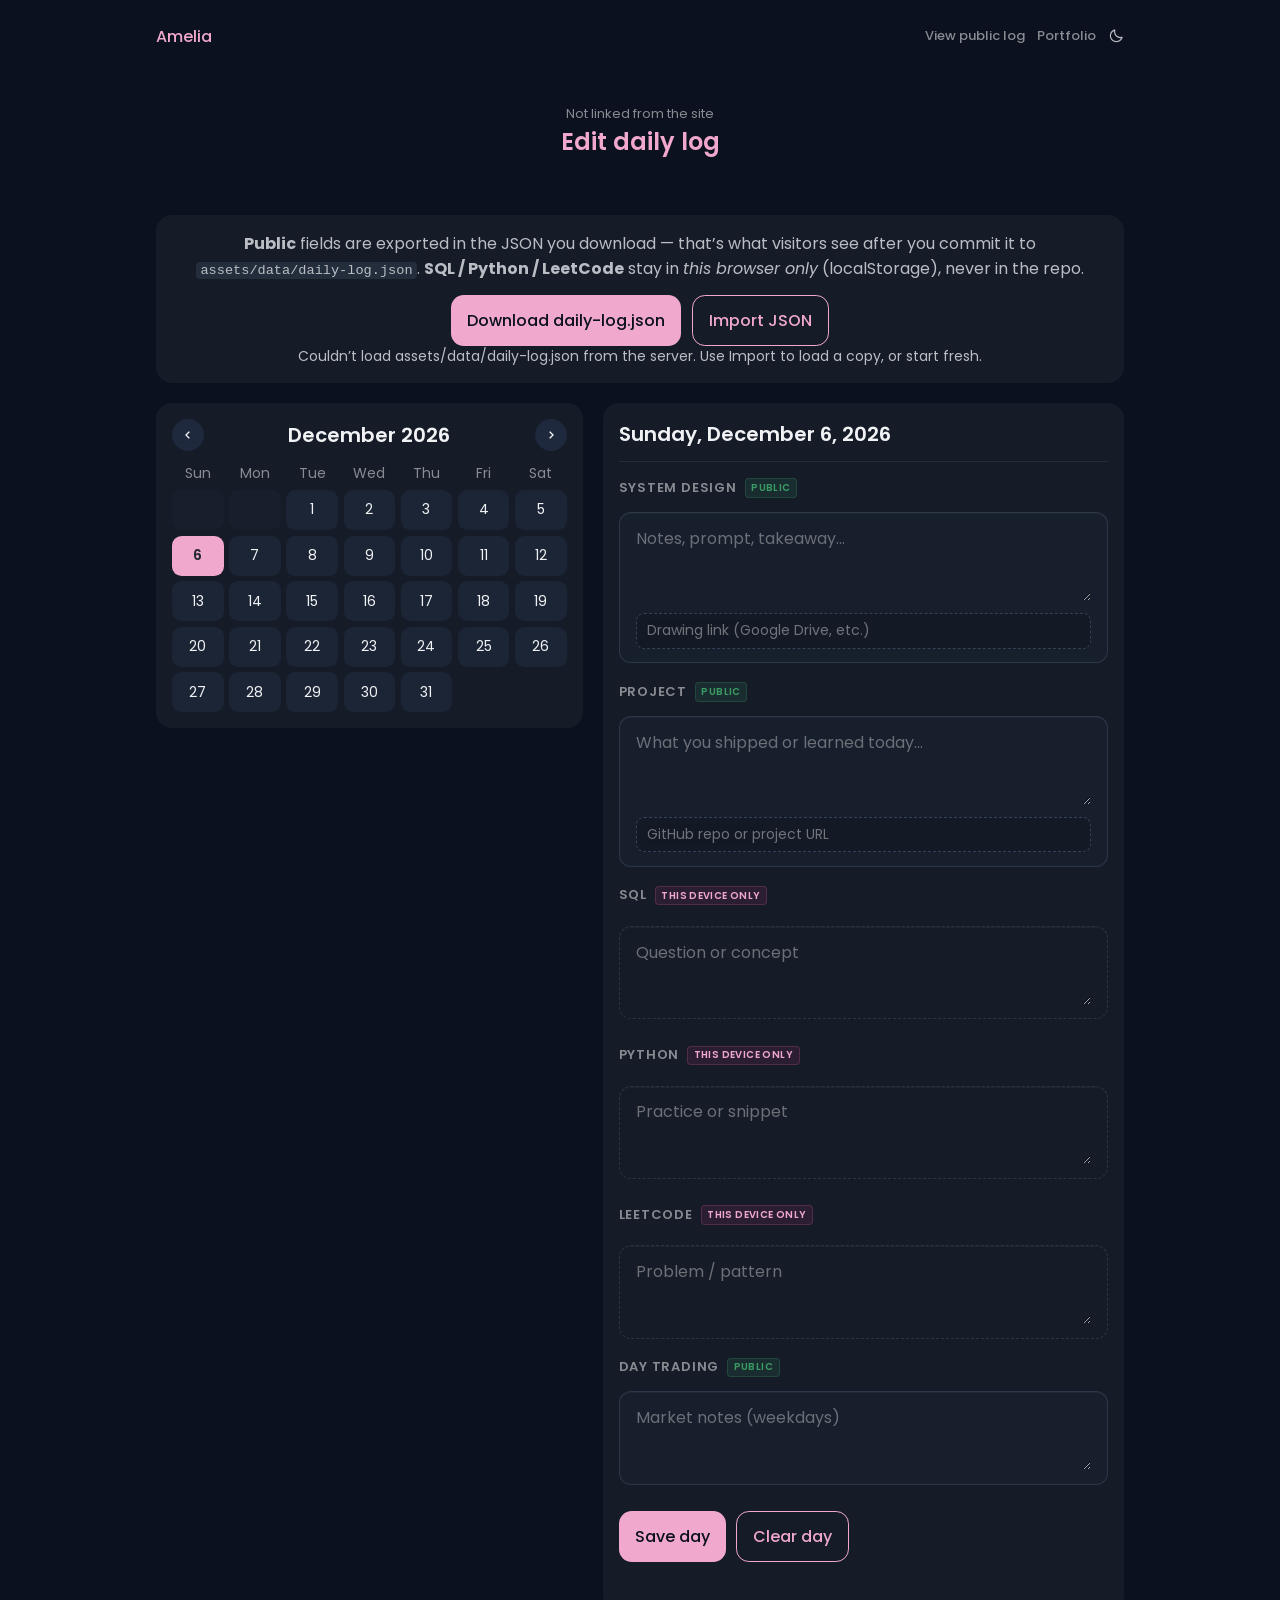
==== daily-log-edit.html @ 8a274e19 "add daily log" ====
<!DOCTYPE html>
<html lang="en">
<head>
    <meta charset="UTF-8">
    <meta name="viewport" content="width=device-width, initial-scale=1.0">
    <meta name="robots" content="noindex, nofollow">
    <link rel="icon" href="assets/img/a.png">
    <meta name="msapplication-TileColor" content="#da532c">
    <meta name="theme-color" content="#f0aace">
    <script>
    (function () {
      try {
        var FIX = "theme-label-fix";
        var KEY = "selected-theme";
        if (!localStorage.getItem(FIX)) {
          var t = localStorage.getItem(KEY);
          if (t === "dark") localStorage.setItem(KEY, "light");
          else if (t === "light") localStorage.setItem(KEY, "dark");
          localStorage.setItem(FIX, "1");
        }
        if (localStorage.getItem(KEY) === "light") {
          document.documentElement.classList.add("light-theme");
        }
      } catch (e) {}
    })();
    </script>
    <link href="https://unpkg.com/boxicons@2.1.2/css/boxicons.min.css" rel="stylesheet">
    <link rel="stylesheet" href="assets/css/styles.css">
    <link rel="stylesheet" href="assets/css/daily-log.css">
    <title>Edit Daily Log (private) | Amelia Li</title>
</head>
<body>
    <script src="assets/js/theme-early.js"></script>
    <header class="header" id="header">
        <nav class="nav container">
            <a href="index.html" class="nav__logo">Amelia</a>
            <div class="nav__theme-actions daily-nav__actions">
                <a href="daily-log.html" class="nav__daily-log">View public log</a>
                <a href="index.html" class="nav__daily-log">Portfolio</a>
                <i class="bx bx-moon change-theme change-theme-button" id="theme-button"></i>
            </div>
        </nav>
    </header>

    <main class="main">
        <section class="section daily-log">
            <div class="daily-log__heading container">
                <div>
                    <span class="section__subtitle">Not linked from the site</span>
                    <h1 class="section__title">Edit daily log</h1>
                </div>
            </div>

            <div class="daily-log__container container">
                <div id="daily-app" class="daily-log__app">
                    <div class="daily-log__intro daily-log__edit-intro">
                        <p>
                            <strong>Public</strong> fields are exported in the JSON you download — that’s what visitors see after you commit it to
                            <code>assets/data/daily-log.json</code>.
                            <strong>SQL / Python / LeetCode</strong> stay in <em>this browser only</em> (localStorage), never in the repo.
                        </p>
                        <div class="daily-log__edit-toolbar">
                            <button type="button" id="download-json" class="button">Download daily-log.json</button>
                            <label class="button button--ghost daily-log__import-label">
                                Import JSON
                                <input id="import-json" type="file" accept="application/json,.json" class="daily-log__import-input" aria-label="Import daily-log JSON file">
                            </label>
                        </div>
                        <p id="edit-load-banner" class="daily-log__load-error" role="status"></p>
                    </div>

                    <div class="daily-log__calendar-card">
                        <div class="daily-log__calendar-header">
                            <button id="prev-month" class="daily-log__month-btn" aria-label="Previous month">
                                <i class="bx bx-chevron-left"></i>
                            </button>
                            <h2 id="month-label" class="daily-log__month-label"></h2>
                            <button id="next-month" class="daily-log__month-btn" aria-label="Next month">
                                <i class="bx bx-chevron-right"></i>
                            </button>
                        </div>

                        <div class="daily-log__weekday-row">
                            <span>Sun</span><span>Mon</span><span>Tue</span><span>Wed</span><span>Thu</span><span>Fri</span><span>Sat</span>
                        </div>
                        <div id="calendar-grid" class="daily-log__calendar-grid"></div>
                    </div>

                    <div id="entry-panel" class="daily-log__entry-card" aria-live="polite">
                        <h3 id="selected-date-label" class="daily-log__date-heading">Select a date</h3>

                        <div id="public-view" class="daily-log__public hidden">
                            <article class="daily-log__section">
                                <h4 class="daily-log__section-title">System design</h4>
                                <div class="daily-log__section-panel">
                                    <p id="public-system-design" class="daily-log__section-text daily-log__public-value"></p>
                                    <div class="daily-log__link-slot">
                                        <a id="public-system-design-link" class="daily-log__link-chip daily-log__link-chip--empty">—</a>
                                    </div>
                                </div>
                            </article>
                            <article class="daily-log__section">
                                <h4 class="daily-log__section-title">Project</h4>
                                <div class="daily-log__section-panel">
                                    <p id="public-project" class="daily-log__section-text daily-log__public-value"></p>
                                    <div class="daily-log__link-slot">
                                        <a id="public-project-github-link" class="daily-log__link-chip daily-log__link-chip--empty">—</a>
                                    </div>
                                </div>
                            </article>
                            <article class="daily-log__section" id="public-stock-wrapper">
                                <h4 class="daily-log__section-title">Day trading</h4>
                                <div class="daily-log__section-panel daily-log__section-panel--single">
                                    <p id="public-stock-reflection" class="daily-log__section-text daily-log__public-value"></p>
                                </div>
                            </article>
                        </div>

                        <form id="daily-form" class="daily-log__form">
                            <div class="daily-log__form-section">
                                <label class="daily-log__section-title" for="system-design">System design <span class="daily-log__badge daily-log__badge--public">public</span></label>
                                <div class="daily-log__section-panel">
                                    <textarea id="system-design" class="daily-log__section-textarea" rows="3" placeholder="Notes, prompt, takeaway…"></textarea>
                                    <input id="system-design-link" type="url" class="daily-log__url-input" placeholder="Drawing link (Google Drive, etc.)" inputmode="url" autocomplete="url">
                                </div>
                            </div>

                            <div class="daily-log__form-section">
                                <label class="daily-log__section-title" for="project-work">Project <span class="daily-log__badge daily-log__badge--public">public</span></label>
                                <div class="daily-log__section-panel">
                                    <textarea id="project-work" class="daily-log__section-textarea" rows="3" placeholder="What you shipped or learned today…"></textarea>
                                    <input id="project-github-link" type="url" class="daily-log__url-input" placeholder="GitHub repo or project URL" inputmode="url" autocomplete="url">
                                </div>
                            </div>

                            <div id="private-fields" class="daily-log__form-section">
                                <label class="daily-log__section-title daily-log__section-title--private" for="sql-question">SQL <span class="daily-log__badge">this device only</span></label>
                                <div class="daily-log__section-panel daily-log__section-panel--private">
                                    <textarea id="sql-question" class="daily-log__section-textarea" rows="2" placeholder="Question or concept"></textarea>
                                </div>
                                <label class="daily-log__section-title daily-log__section-title--private" for="python-data">Python <span class="daily-log__badge">this device only</span></label>
                                <div class="daily-log__section-panel daily-log__section-panel--private">
                                    <textarea id="python-data" class="daily-log__section-textarea" rows="2" placeholder="Practice or snippet"></textarea>
                                </div>
                                <label class="daily-log__section-title daily-log__section-title--private" for="leetcode">LeetCode <span class="daily-log__badge">this device only</span></label>
                                <div class="daily-log__section-panel daily-log__section-panel--private">
                                    <textarea id="leetcode" class="daily-log__section-textarea" rows="2" placeholder="Problem / pattern"></textarea>
                                </div>
                            </div>

                            <div id="stock-reflection-wrapper" class="daily-log__form-section">
                                <label class="daily-log__section-title" for="stock-reflection">Day trading <span class="daily-log__badge daily-log__badge--public">public</span></label>
                                <div class="daily-log__section-panel">
                                    <textarea id="stock-reflection" class="daily-log__section-textarea" rows="2" placeholder="Market notes (weekdays)"></textarea>
                                </div>
                            </div>

                            <div id="owner-actions" class="daily-log__actions">
                                <button type="submit" class="button">Save day</button>
                                <button type="button" id="clear-day" class="button button--ghost">Clear day</button>
                            </div>
                        </form>

                        <p id="save-status" class="daily-log__save-status"></p>
                    </div>
                </div>
            </div>
        </section>
    </main>

    <script src="assets/js/daily-log-edit.js"></script>
</body>
</html>
---- assets/css/styles.css ----
/*=============== GOOGLE FONTS ===============*/
@import url("https://fonts.googleapis.com/css2?family=Poppins:wght@400;500;600&display=swap");

/*=============== VARIABLES CSS ===============*/
:root {
  --header-height: 3.5rem;

  /*========== Colors ==========*/
  /*Color mode HSL(hue, saturation, lightness)*/
  /*   
        Purple: hsl(250, 66%, 75%)
        Blue: hsl(207, 90%, 72%)
        Pink: hsl(356, 66%, 75%)
        Teal: hsl(174, 63%, 62%)
  */
  --first-hue: 330;
  --sat: 70%;
  --lig: 80%;
  --second-hue: 219;
  --first-color: hsl(var(--first-hue), var(--sat), var(--lig));
  --first-color-alt: hsl(var(--first-hue), var(--sat), 71%); /* -4% */
  --title-color: hsl(var(--second-hue), 15%, 95%);
  --text-color: hsl(var(--second-hue), 8%, 75%);
  --text-color-light: hsl(var(--second-hue), 4%, 55%);
  --body-color: hsl(var(--second-hue), 48%, 8%);
  --container-color: hsl(var(--second-hue), 32%, 12%);

  /*========== Font and typography ==========*/
  /*.5rem = 8px | 1rem = 16px ...*/
  --body-font: "Poppins", sans-serif;
  --biggest-font-size: 1.75rem;
  --h1-font-size: 1.5rem;
  --h2-font-size: 1.25rem;
  --h3-font-size: 1rem;
  --normal-font-size: 0.938rem;
  --small-font-size: 0.813rem;
  --smaller-font-size: 0.75rem;
  --tiny-font-size: 0.625rem;

  /*========== Font weight ==========*/
  --font-medium: 500;
  --font-semibold: 600;

  /*========== z index ==========*/
  --z-tooltip: 10;
  --z-fixed: 100;
  --z-modal: 1000;
}

/* Responsive typography */
@media screen and (min-width: 968px) {
  :root {
    --biggest-font-size: 2.5rem;
    --h1-font-size: 2.25rem;
    --h2-font-size: 1.5rem;
    --h3-font-size: 1.25rem;
    --normal-font-size: 1rem;
    --small-font-size: 0.875rem;
    --smaller-font-size: 0.813rem;
  }
}

/*=============== BASE ===============*/
* {
  box-sizing: border-box;
  padding: 0;
  margin: 0;
}

html {
  scroll-behavior: smooth;
}

body,
button,
input,
textarea {
  font-family: var(--body-font);
  font-size: var(--normal-font-size);
}

body {
  background-color: var(--body-color);
  color: var(--text-color);
  transition: 0.4s; /* for light mode animation */
}

/*
  Hide main + footer until ScrollReveal is ready (see main.js).
  Do NOT hide .header: SR can’t initialize logo / nav / theme correctly when the
  header is visibility:hidden, so those controls stayed invisible.
*/
html.sr-pending .main,
html.sr-pending .footer {
  opacity: 0;
  visibility: hidden;
  pointer-events: none;
}

h1,
h2,
h3 {
  color: var(--title-color);
  font-weight: var(--font-semibold);
}

ul {
  list-style: none;
}

a {
  text-decoration: none;
}

button {
  cursor: pointer;
  border: none;
  outline: none;
}

img {
  max-width: 100%;
  height: auto;
}

/*=============== THEME ===============*/
.change__theme {
  font-size: 1.25rem;
  cursor: pointer;
  transition: 0.3s;
}

.change__theme:hover {
  color: var(--first-color);
}

/*========== Variables light theme ==========*/
/* html.light-theme: set from inline <head> script before CSS loads (avoids flash). */
html.light-theme,
body.light-theme {
  --title-color: hsl(var(--second-hue), 15%, 15%);
  --text-color: hsl(var(--second-hue), 8%, 35%);
  --body-color: hsl(var(--second-hue), 100%, 99%);
  --container-color: #e9e9e9;
}

/*========== 
    Color changes in some parts of 
    the website, in light theme
==========*/
.light-theme .scroll-header {
  box-shadow: 0 2px 4px hsla(0, 0%, 1%, 0.1);
}

.light-theme .nav__menu {
  background-color: hsla(var(--second-hue), 32%, 90%, 0.8);
}

.light-theme .section__subtitle {
  color: var(--text-color);
}

.light-theme .home__social-link {
  box-shadow: 0 2px 16px hsla(var(--second-hue), 48%, 8%, 0.1);
}

.light-theme .home__social-link::after,
.light-theme .footer__social-link {
  background-color: var(--title-color);
}

.light-theme .home__social-link,
.light-theme .home__scroll,
.light-theme .button,
.light-theme .button:hover,
.light-theme .active-work,
.light-theme .footer__title,
.light-theme .footer__link,
.light-theme .footer__copy {
  color: var(--title-color);
}

.light-theme .about__box {
  box-shadow: 0 2px 16px hsla(var(--second-hue), 48%, 8%, 0.1);
}

.light-theme .button,
.light-theme .skills__content,
.light-theme .experience__card,
.light-theme .work__card,
.light-theme .education__card,
.light-theme .contact__card,
.light-theme .contact__form-div {
  box-shadow: 0 2px 16px hsla(var(--second-hue), 48%, 8%, 0.1);
}

.light-theme::-webkit-scrollbar {
  background-color: hsl(var(--second-hue), 8%, 80%);
}
/*=============== REUSABLE CSS CLASSES ===============*/
.container {
  max-width: 968px;
  margin-left: 1rem;
  margin-right: 1rem;
}

.grid {
  display: grid;
  gap: 1.25rem;
}

.main {
  overflow: hidden;
}

.section {
  padding: 4.5rem 0 1rem;
}

.section__title,
.section__subtitle {
  text-align: center;
}

.section__title {
  font-size: var(--h2-font-size);
  color: var(--first-color);
  margin-bottom: 2rem;
}

.section__subtitle {
  display: block;
  font-size: var(--smaller-font-size);
  color: var(--text-color-light);
}

/*=============== HEADER & NAV===============*/
.header {
  position: fixed;
  top: 0;
  left: 0;
  width: 100%;
  /* height: var(--header-height); */
  background-color: var(--body-color);
  z-index: var(--z-fixed);
  transition: 0.4s;
}

.nav {
  height: var(--header-height);
  display: flex;
  justify-content: space-between;
  align-items: center;
}

.nav__logo {
  color: var(--first-color);
  font-weight: var(--font-medium);
  transition: 0.4s;
}

.nav__logo:hover {
  color: var(--first-color-alt);
}

.nav__menu {
  position: fixed;
  bottom: 1rem;
  background-color: hsla(var(--second-hue), 32%, 16%, 0.8);
  width: 90%;
  border-radius: 4rem;
  padding: 1rem 2.25rem;
  backdrop-filter: blur(10px);
  transition: 0.4s;
}

.nav__list {
  display: flex;
  justify-content: space-between;
  align-items: center;
}

.nav__link {
  color: var(--text-color);
  font-size: 1.25rem;
  padding: 0.4rem;
  font-weight: var(--font-medium);
  text-decoration: none;
  transition: 0.4s;
  display: flex;
  border-radius: 5rem;
}

.nav__theme-actions {
  display: inline-flex;
  align-items: center;
  gap: 0.65rem;
  z-index: calc(var(--z-fixed) + 1);
}

.nav__daily-log {
  font-size: var(--smaller-font-size);
  font-weight: var(--font-medium);
  color: var(--text-color-light);
  text-decoration: none;
  white-space: nowrap;
  transition: color 0.2s ease;
}

.nav__daily-log:hover {
  color: var(--first-color);
}

.light-theme .nav__daily-log:hover {
  color: var(--first-color);
}

/* Active link */
.active-link {
  background: linear-gradient(
    180deg,
    hsla(var(--first-hue), var(--sat), var(--lig), 0.5),
    hsla(var(--first-hue), var(--sat), var(--lig), 0.2)
  );
  box-shadow: 0 0 16px hsla(var(--first-hue), var(--sat), var(--lig), 0.4);
  border-radius: 5rem;

  color: var(--title-color);
}

/* Change background header */
.scroll-header {
  box-shadow: 0 4px 4px hsla(0, 0%, 4%, 0.3);
}

/*=============== HOME ===============*/
.home__container {
  position: relative;
  row-gap: 4.5rem;
  padding-top: 2rem;
}

.home__data {
  text-align: center;
}

.home__greeting,
.home__education {
  font-size: var(--small-font-size);
  font-weight: var(--font-medium);
}

.home__greeting {
  display: block;
  color: var(--title-color);
  margin-bottom: 0.25rem;
}

.home__education {
  color: var(--text-color);
  margin-bottom: 2.5rem;
}

.home__name {
  font-size: var(--biggest-font-size);
  color: var(--first-color);
}

.home__img {
  width: 160px;
}

.home__handle {
  justify-self: center;
  width: 190px;
  height: 230px;
  background: linear-gradient(
    180deg,
    hsla(var(--first-hue), var(--sat), var(--lig), 0.5),
    hsla(var(--first-hue), var(--sat), var(--lig), 0.1)
  );

  border-radius: 10rem 10rem 1rem 1rem;
  display: flex;
  align-items: flex-end;
  justify-content: center;
  overflow: hidden;
}

.home__button {
  display: flex;
  justify-content: center;
  align-items: center;
  gap: 1rem;
}

.home__social,
.home__scroll {
  position: absolute;
}

.home__social {
  bottom: 4rem;
  left: 0;
  display: grid;
  row-gap: 0.5rem;
}

.home__social-link {
  width: max-content;
  background-color: var(--container-color);
  color: var(--first-color);
  padding: 0.25rem;
  border-radius: 0.5rem;
  display: flex;
  font-size: 1rem;
  transition: 0.4s;
}

.home__social-link:hover {
  background-color: var(--first-color);
  color: #ffffff;
}

.home__social::after {
  content: "";
  width: 32px;
  height: 1px;
  background-color: var(--first-color);
  transform: rotate(90deg) translate(16px, 4px);
}

.home__scroll {
  color: var(--first-color);
  right: -1.5rem;
  bottom: 4rem;
  display: grid;
  row-gap: 2.25rem;
  justify-items: center;
}

.home__scroll-icon {
  font-size: 1.25rem;
}

.home__scroll-name {
  font-size: var(--smaller-font-size);
  transform: rotate(-90deg);
}

/*=============== BUTTONS ===============*/
.button {
  display: inline-block;
  background-color: var(--first-color);
  color: var(--body-color);
  padding: 0.75rem 1rem;
  border-radius: 0.8rem;
  font-weight: var(--font-medium);
  transition: 0.4s;
}

.button:hover {
  background-color: var(--first-color-alt);
  color: var(--body-color);
}

.button--ghost {
  background-color: transparent;
  color: var(--first-color);
  border: 1px solid var(--first-color);
}

/*=============== ABOUT ===============*/
.about__container {
  row-gap: 2.5rem;
}

.about__img {
  width: 220px;
  border-radius: 1.5rem;
  justify-self: center;
}

.about__data {
  text-align: center;
}

.about__info {
  display: grid;
  grid-template-columns: repeat(3, 1fr);
  gap: 0.5rem;
  margin-bottom: 2rem;
}

.about__box {
  background-color: var(--container-color);
  border-radius: 0.75rem;
  padding: 0.75rem 0.5rem;
}

.about__icon {
  font-size: 1.5rem;
  color: var(--first-color);
  margin-bottom: 0.5rem;
}

.about__title {
  font-size: var(--small-font-size);
}

.about__subtitle {
  font-size: var(--tiny-font-size);
}

.about__description {
  margin-bottom: 2rem;
}

/*=============== SKILLS ===============*/
.skills__container {
  row-gap: 2rem;
  padding-top: 1rem;
}

.skills__content {
  background-color: var(--container-color);
  padding: 1.5rem;
  border-radius: 1.25rem;
}

.skills__title {
  font-size: var(--normal-font-size);
  font-weight: var(--font-medium);
  color: var(--first-color);
  text-align: center;
  margin-bottom: 1.5rem;
}

.skills__box {
  display: flex;
  justify-content: center;
  column-gap: 2.5rem;
}

.skills__group {
  display: grid;
  align-content: flex-start;
  row-gap: 1rem;
}

.skills__data {
  display: flex;
  column-gap: 0.5rem;
}

.skills .bxs-badge-check {
  font-size: 1rem;
  color: var(--first-color);
}

.skills__name {
  font-size: var(--normal-font-size);
  font-weight: var(--font-medium);
  line-height: 18px;
}

.skills__level {
  font-size: var(--small-font-size);
}

/*=============== experience ===============*/
.experience__container {
  grid-template-columns: repeat(2, 1fr);
  gap: 1.5rem;
  padding-top: 1rem;
}

.experience__card {
  background-color: var(--container-color);
  padding: 3rem 1.5rem 1.5em;
  border-radius: 1.25rem;
}

.experience__title {
  font-size: var(--h3-font-size);
  margin-bottom: 2.5rem;
}

.experience__button {
  color: var(--first-color);
  font-size: var(--small-font-size);
  display: flex;
  align-items: center;
  column-gap: 0.25rem;
  cursor: pointer;
}

.experience__button:hover .experience__icon {
  transform: translateX(0.25rem);
}

.experience__icon {
  font-size: 1rem;
  transition: 0.4s;
}

/* experience modal */
.experience__modal {
  position: fixed;
  inset: 0;
  background-color: hsl(var(--second-hue), 28%, 16%, 0.7);
  padding: 2rem 1rem;
  display: grid;
  place-items: center;
  transition: 0.4s;
  z-index: var(--z-modal);
  visibility: hidden;
  opacity: 0;
}

.experience__modal-content {
  background-color: var(--body-color);
  padding: 4.5rem 1.5rem 2.5rem;
  border-radius: 1.5rem;
  position: relative;
  max-height: 80vh;
  overflow-y: auto;
}

.experience__modal-title,
.experience__modal-description {
  text-align: center;
}

.experience__modal-title {
  font-size: var(--h3-font-size);
  color: var(--first-color);
  margin-bottom: 1rem;
}

.experience__modal-description {
  font-size: var(--small-font-size);
  margin-bottom: 2rem;
}

.experience__modal-list {
  display: grid;
  row-gap: 0.75rem;
}

.experience__modal-item {
  display: flex;
  align-items: flex-start;
  column-gap: 0.5rem;
}

.experience__modal-icon {
  font-size: 1.5rem;
  color: var(--first-color);
}

.experience__modal-info {
  font-size: var(--small-font-size);
}

.experience__modal-close {
  position: absolute;
  top: 1.5rem;
  right: 1.5rem;
  font-size: 1.5rem;
  color: var(--first-color);
  cursor: pointer;
}
/*Active modal*/

.active-exp-modal {
  visibility: visible;
  opacity: 1;
}

/*=============== WORK ===============*/

.work__container {
  padding-top: 1rem;
}

.work__filters {
  display: flex;
  justify-content: center;
  align-items: center;
  column-gap: 0.75rem;
  margin-bottom: 2rem;
}

.work__item {
  cursor: pointer;
  color: var(--title-color);
  padding: 0.25rem 0.75rem;
  font-weight: var(--font-medium);
  border-radius: 0.5rem;
}

.work__card {
  background-color: var(--container-color);
  padding: 1rem;
  border-radius: 1rem;
}

.work__img {
  border-radius: 1rem;
  margin-bottom: 0.75rem;
}

.work__title {
  font-size: var(--normal-font-size);
  font-weight: var(--font-medium);
  margin-bottom: 0.25rem;
}

.work__button {
  width: max-content;
  color: var(--first-color);
  font-size: var(--small-font-size);
  display: flex;
  align-items: center;
  column-gap: 0.25rem;
  cursor: pointer;
}

.work__button:hover .work__icon {
  transform: translateX(0.25rem);
}

.work__icon {
  font-size: 1rem;
  transition: 0.4s;
}

/* work modal */
.work__modal {
  position: fixed;
  inset: 0;
  background-color: hsl(var(--second-hue), 28%, 16%, 0.7);
  padding: 2rem 1rem;
  display: grid;
  place-items: center;
  transition: 0.4s;
  z-index: var(--z-modal);
  visibility: hidden;
  opacity: 0;
}

.work__modal-content {
  background-color: var(--body-color);
  padding: 4.5rem 1.5rem 2.5rem;
  border-radius: 1.5rem;
  position: relative;
  max-height: 80vh;
  overflow-y: auto;
}

.work__modal-title,
.work__modal-description {
  text-align: center;
}

.work__modal-title {
  font-size: var(--h3-font-size);
  color: var(--first-color);
  margin-bottom: 1rem;
}

.work__modal-description {
  font-size: var(--small-font-size);
  margin-bottom: 2rem;
}

.work__modal-list {
  display: grid;
  row-gap: 0.75rem;
}

.work__modal-item {
  display: flex;
  align-items: flex-start;
  column-gap: 0.5rem;
}

.work__modal-icon {
  font-size: 1.5rem;
  color: var(--first-color);
}

.work__modal-info {
  font-size: var(--small-font-size);
}

.work__modal-close {
  position: absolute;
  top: 1.5rem;
  right: 1.5rem;
  font-size: 1.5rem;
  color: var(--first-color);
  cursor: pointer;
}

/*Active modal*/
.active-work-modal {
  visibility: visible;
  opacity: 1;
}

/* Active item work*/
.active-work {
  background-color: var(--first-color);
  color: var(--body-color);
}

/*=============== EDUCATION ===============*/
.education__card {
  background-color: var(--container-color);
  padding: 1.25rem 1.5rem;
  border-radius: 1.5rem;
  margin-bottom: 3rem;
}

.education__img {
  width: 60px;
  border-radius: 3rem;
  margin-bottom: 1rem;
}

.education__name {
  font-size: var(--normal-font-size);
  font-weight: var(--font-medium);
  margin-bottom: 0.25rem;
}

.education__description {
  font-size: var(--small-font-size);
  margin-bottom: 0.15rem;
}

/* Swiper class */
.swiper-pagination-bullet {
  background-color: var(--text-color-light);
}

.swiper-pagination-bullet-active {
  background-color: var(--first-color);
}

/*=============== CONTACT ===============*/
.contact__container {
  row-gap: 3rem;
  padding-bottom: 3rem;
}

.contact__title {
  text-align: center;
  font-size: var(--h3-font-size);
  margin-bottom: 1.5rem;
}

.contact__info {
  display: grid;
  gap: 1rem;
}

.contact__card {
  background-color: var(--container-color);
  padding: 2rem 1rem;
  border-radius: 0.75rem;
  text-align: center;
}

.contact__card-icon {
  font-size: 2rem;
  color: var(--title-color);
  margin-bottom: 0.25rem;
}

.contact__card-title,
.contact__card-data {
  font-size: var(--small-font-size);
}

.contact__card-title {
  font-weight: var(--font-medium);
}

.contact__card-data {
  display: block;
  margin-bottom: 0.75rem;
}

.contact__button {
  color: var(--first-color);
  font-size: var(--small-font-size);
  display: flex;
  align-items: center;
  justify-content: center;
  column-gap: 0.25rem;
  cursor: pointer;
}

.contact__button:hover .contact__button-icon {
  transform: translateX(0.25rem);
}

.contact__button-icon {
  font-size: 1rem;
  transition: 0.4s;
}

.contact__form-div {
  position: relative;
  margin-bottom: 2rem;
  height: 4rem;
}

.contact__form-input {
  position: absolute;
  top: 0;
  left: 0;
  width: 100%;
  height: 100%;
  border: 2px solid var(--text-color-light);
  background: none;
  border-radius: 0.75rem;
  padding: 1.5rem;
  font-size: var(--normal-font-size);
  color: var(--text-color);
  outline: none;
  z-index: 1;
}

.contact__form-tag {
  position: absolute;
  top: -0.75rem;
  left: 1.25rem;
  font-size: var(--smaller-font-size);
  padding: 0.25rem;
  background-color: var(--body-color);
  z-index: 10;
}

.contact__form-area {
  height: 17rem;
}

.contact__form-area textarea {
  resize: none;
}
/*=============== FOOTER ===============*/
.footer {
  background-color: var(--first-color);
}

.footer__container {
  padding: 2rem 0 6rem;
}

.footer__title,
.footer__link {
  color: var(--body-color);
}

.footer__title {
  text-align: center;
  margin-bottom: 2rem;
}

.footer__list {
  display: flex;
  justify-content: center;
  align-items: center;
  column-gap: 1.5rem;
  margin-bottom: 2rem;
}

.footer__social {
  display: flex;
  justify-content: center;
  align-items: center;
  column-gap: 1.25rem;
}

.footer__social-link {
  background-color: var(--body-color);
  color: var(--first-color);
  padding: 0.35rem;
  border-radius: 0.25rem;
  font-size: 1rem;
  display: inline-flex;
}

.footer__copy {
  display: block;
  margin-top: 4.5rem;
  color: var(--container-color);
  text-align: center;
  font-size: var(--smaller-font-size);
  margin-bottom: 2rem;
}

/*=============== SCROLL BAR ===============*/
::-webkit-scrollbar {
  width: 0.5rem;
  border-radius: 0.5rem;
  background-color: var(--container-color);
}

::-webkit-scrollbar-track {
  border-radius: 1.5rem;
}

::-webkit-scrollbar-thumb {
  background-color: var(--first-color);
  border-radius: 0.5rem;
}

::-webkit-scrollbar-thumb:hover {
  background-color: var(--first-color-alt);
}


@media (prefers-reduced-motion: reduce) {
  * {
    scroll-behavior: auto !important;
    animation-duration: 0.01ms !important;
    animation-iteration-count: 1 !important;
    transition-duration: 0.01ms !important;
  }
}

/*=============== BREAKPOINTS ===============*/
/* For small devices */
@media screen and (max-width: 320px) {
  .nav__menu {
    padding: 1rem 1.5rem;
  }

  .home__button {
    flex-direction: column;
  }

  .home__handle {
    width: 150px;
    height: 200px;
  }

  .home__img {
    width: 130px;
  }

  .about__info {
    grid-template-columns: repeat(2, 1fr);
  }

  .skills__box {
    column-gap: 1rem;
  }

  .skills__name {
    font-size: var(--small-font-size);
  }

  .skills__level {
    font-size: var(--smaller-font-size);
  }

  .experience__container {
    grid-template-columns: 145px;
    justify-content: center;
  }

  .work__item {
    font-size: var(--small-font-size);
  }

  .work__filters {
    column-gap: 0.25rem;
  }
}

@media screen and (min-width: 435px) {
  .work__container {
    justify-content: center;
    grid-template-columns: repeat(2, max-content);
  }

  .work__img {
    width: 165px;
  }
}

/* For medium devices */
@media screen and (min-width: 630px) {
  .nav__menu {
    width: 328px;
    left: 0;
    right: 0;
    margin: 0 auto;
  }

  .about__info {
    grid-template-columns: repeat(3, 180px);
    justify-content: center;
  }

  .about__description {
    padding: 1rem 5rem;
    max-width: 600px;
    width: 100%;
    margin: 0 auto 2rem auto;
  }

  .about__box {
    padding: 1.75rem 0.95rem;
  }

  .skills__container {
    justify-content: center;
  }

  .skills__content {
    padding: 4rem 8.8rem;
  }

  .skills__title {
    font-size: var(--h3-font-size);
    margin-bottom: 1.5rem;
  }

  .skills__box {
    column-gap: 5.5rem;
  }

  .experience__container {
    grid-template-columns: repeat(3, 177px);
    justify-content: center;
  }

  .experience__modal-content {
    width: min(600px, 100%);
    padding: 4.5rem 2.5rem 2.5rem;
  }

  .experience__modal-description {
    padding: 0 3.5rem;
  }

  .work__container {
    justify-content: center;
    grid-template-columns: repeat(2, max-content);
  }

  .work__img {
    width: 250px;
  }

  .education__container {
    max-width: 600px;
    width: 100%;
    margin: auto;
  }

  .contact__container {
    display: grid;
    grid-template-columns: 220px 340px;
    column-gap: 2rem;
    justify-content: center;
  }

  .contact__info {
    grid-template-columns: 200px;
    gap: 1rem;
  }

  .contact__form {
    width: 340px;
  }
}

/* For large devices */
@media screen and (min-width: 992px) {
  .container {
    margin-left: auto;
    margin-right: auto;
  }

  .section {
    padding: 6.5rem 0 1rem;
  }

  .section__title {
    margin-bottom: 3.5rem;
  }

  .nav {
    height: calc(var(--header-height) + 1rem);
  }

  .home__handle {
    width: 290px;
    height: 330px;
  }

  .home__img {
    width: 220px;
  }
  .home__social-link {
    padding: 0.4rem;
    font-size: 1.25rem;
  }

  .home__social::after {
    transform: rotate(90deg) translate(16px, -1px);
  }

  .home__scroll-icon {
    font-size: 2rem;
  }

  .about__container {
    grid-template-columns: repeat(2, 1fr);
    align-items: center;
    column-gap: 4rem;
  }

  .about__img {
    width: 350px;
  }

  .about__data {
    text-align: initial;
  }

  .about__info {
    justify-content: initial;
    gap: 2rem;
  }

  .about__box {
    text-align: center;
    padding: 1rem 1.25rem;
  }

  .about__description {
    padding: 0 4rem 0 0;
    margin-bottom: 2.5rem;
  }

  .skills__container {
    grid-template-columns: repeat(2, 460px);
    column-gap: 3rem;
  }

  .skills__title {
    margin-bottom: 3.5rem;
  }

  .experience__container {
    grid-template-columns: repeat(3, 300px);
    column-gap: 2rem;
  }

  .experience__modal-content {
    width: min(1000px, 100%);
    padding: 4.5rem 2.5rem 2.5rem;
  }

  .experience__card {
    padding: 5rem 2rem 1.5rem;
  }

  .work__container {
    grid-template-columns: repeat(3, max-content);
    gap: 3rem;
  }

  .work__card {
    padding: 1.25rem;
  }

  .work__img {
    margin-bottom: 2rem;
  }

  .work__title {
    margin-bottom: 0.5rem;
  }

  .education__container {
    width: 970px;
  }

  .education__card {
    padding: 1.5rem 2rem;
  }

  .contact__info {
    grid-template-columns: 430px;
    gap: 1rem;
  }

  .contact__form {
    width: 430px;
  }

  .contact__form-area {
    height: 18rem;
  }

  .contact__container {
    grid-template-columns: repeat(2, 430px);
    column-gap: 6rem;
  }

  .footer__social-link {
    font-size: 1.25rem;
    padding: 0.4rem;
    border-radius: 0.5rem;
  }
}
---- assets/css/daily-log.css ----
.daily-log {
  padding-top: 6.5rem;
}

.daily-log__container {
  display: grid;
  gap: 1.25rem;
  grid-template-columns: 1fr;
}

.daily-log__heading {
  position: relative;
  display: flex;
  flex-direction: column;
  align-items: center;
  justify-content: center;
  gap: 0.75rem;
  text-align: center;
}

.daily-log__app {
  display: grid;
  gap: 1.25rem;
  grid-template-columns: 1fr;
}

.daily-log__intro,
.daily-log__calendar-card,
.daily-log__entry-card {
  background-color: var(--container-color);
  border-radius: 1rem;
  padding: 1rem;
}

.daily-log__intro p {
  color: var(--text-color);
  text-align: center;
  margin: 0;
}

.daily-log__owner-row {
  display: flex;
  align-items: center;
  justify-content: center;
  position: absolute;
  top: 0;
  right: 0;
}

.daily-log__owner-button {
  background: transparent;
  color: var(--text-color-light);
  border: 1px solid hsl(var(--second-hue), 8%, 35%);
  border-radius: 999px;
  width: 1.9rem;
  height: 1.9rem;
  display: inline-flex;
  align-items: center;
  justify-content: center;
  padding: 0;
  font-size: 0.9rem;
  line-height: 1;
  opacity: 0.75;
  transition: border-color 0.25s ease, opacity 0.25s ease, color 0.25s ease;
}

.daily-log__owner-button:hover {
  opacity: 1;
  color: var(--first-color);
  border-color: var(--first-color);
}

.daily-log__owner-icon {
  transition: transform 0.25s ease, color 0.25s ease;
}

.daily-log__owner-icon--animate {
  animation: owner-lock-pop 0.3s ease;
}

@keyframes owner-lock-pop {
  0% {
    transform: scale(0.9) rotate(-12deg);
  }
  60% {
    transform: scale(1.12) rotate(8deg);
  }
  100% {
    transform: scale(1) rotate(0deg);
  }
}

.daily-nav__actions {
  display: flex;
  align-items: center;
  gap: 0.75rem;
}

.daily-log__calendar-header {
  display: flex;
  justify-content: space-between;
  align-items: center;
  margin-bottom: 0.75rem;
}

.daily-log__month-label {
  margin: 0;
  font-size: var(--h3-font-size);
}

.daily-log__month-btn {
  display: inline-flex;
  align-items: center;
  justify-content: center;
  width: 2rem;
  height: 2rem;
  border-radius: 999px;
  background-color: hsl(var(--second-hue), 32%, 18%);
  color: var(--title-color);
}

.daily-log__weekday-row {
  display: grid;
  grid-template-columns: repeat(7, 1fr);
  gap: 0.35rem;
  margin-bottom: 0.4rem;
  color: var(--text-color-light);
  font-size: var(--small-font-size);
  text-align: center;
}

.daily-log__calendar-grid {
  display: grid;
  grid-template-columns: repeat(7, 1fr);
  gap: 0.35rem;
}

.daily-log__day {
  min-height: 2.5rem;
  border-radius: 0.6rem;
  border: 1px solid transparent;
  background-color: hsl(var(--second-hue), 32%, 16%);
  color: var(--title-color);
  font-size: var(--small-font-size);
}

.daily-log__day:hover {
  border-color: var(--first-color);
}

.daily-log__day--muted {
  opacity: 0.4;
}

.daily-log__day--selected {
  background-color: var(--first-color);
  color: hsl(var(--second-hue), 15%, 15%);
  font-weight: var(--font-semibold);
}

.daily-log__day--saved::after {
  content: "";
  display: block;
  width: 0.35rem;
  height: 0.35rem;
  border-radius: 999px;
  margin: 0.2rem auto 0;
  background-color: var(--first-color);
}

.daily-log__day--selected.daily-log__day--saved::after {
  background-color: hsl(var(--second-hue), 15%, 15%);
}

.daily-log__date-heading {
  margin: 0 0 1rem;
  padding-bottom: 0.75rem;
  border-bottom: 1px solid hsla(var(--second-hue), 15%, 45%, 0.2);
  font-size: var(--h3-font-size);
  color: var(--title-color);
  font-weight: var(--font-semibold);
}

.daily-log__entry-note {
  margin-bottom: 1rem;
  color: var(--text-color-light);
  font-size: var(--small-font-size);
}

.daily-log__public {
  display: grid;
  gap: 1rem;
  margin-bottom: 0.25rem;
}

.daily-log__section {
  margin: 0;
}

.daily-log__section-title {
  margin: 0 0 0.45rem;
  font-size: var(--smaller-font-size);
  font-weight: var(--font-semibold);
  letter-spacing: 0.06em;
  text-transform: uppercase;
  color: var(--text-color-light);
}

.daily-log__section-title--private {
  margin-top: 0.75rem;
}

.daily-log__section-title--private:first-of-type {
  margin-top: 0;
}

.daily-log__badge {
  display: inline-block;
  margin-left: 0.25rem;
  padding: 0.1rem 0.35rem;
  font-size: 0.62rem;
  font-weight: 600;
  letter-spacing: 0.04em;
  text-transform: uppercase;
  vertical-align: middle;
  border-radius: 0.25rem;
  color: var(--first-color);
  background: hsla(var(--first-hue), 60%, 50%, 0.12);
  border: 1px solid hsla(var(--first-hue), 50%, 55%, 0.25);
}

.daily-log__section-panel {
  display: flex;
  flex-direction: column;
  gap: 0.75rem;
  padding: 0.85rem 1rem;
  border-radius: 0.75rem;
  border: 1px solid hsla(var(--second-hue), 18%, 42%, 0.35);
  background: hsla(var(--second-hue), 28%, 14%, 0.65);
  box-shadow: inset 0 1px 0 hsla(0, 0%, 100%, 0.04);
}

.daily-log__section-panel--single {
  gap: 0;
}

.daily-log__section-panel--private {
  border-style: dashed;
  background: hsla(var(--second-hue), 28%, 12%, 0.5);
}

.daily-log__section-text {
  margin: 0;
  min-height: 1.5rem;
  line-height: 1.55;
  white-space: pre-wrap;
  color: var(--text-color);
  font-size: var(--normal-font-size);
}

.daily-log__public-value {
  min-height: 2.25rem;
  border-radius: 0;
  border: none;
  background: transparent;
  color: var(--text-color);
  padding: 0;
  font-size: inherit;
}

.daily-log__public-value--empty {
  color: var(--text-color-light);
  opacity: 0.8;
  font-style: italic;
}

.daily-log__link-slot {
  padding-top: 0.65rem;
  margin-top: 0.1rem;
  border-top: 1px solid hsla(var(--second-hue), 15%, 45%, 0.18);
}

.daily-log__link-chip {
  display: inline-flex;
  align-items: center;
  justify-content: center;
  padding: 0.4rem 0.9rem;
  border-radius: 999px;
  font-size: var(--small-font-size);
  font-weight: var(--font-medium);
  text-decoration: none;
  border: 1px solid hsla(var(--first-hue), 55%, 58%, 0.45);
  color: var(--first-color);
  background: hsla(var(--first-hue), 60%, 50%, 0.1);
  transition: background 0.2s ease, border-color 0.2s ease, transform 0.15s ease;
}

.daily-log__link-chip:hover:not(.daily-log__link-chip--empty) {
  background: hsla(var(--first-hue), 60%, 50%, 0.18);
  border-color: hsla(var(--first-hue), 55%, 58%, 0.65);
}

.daily-log__link-chip--empty {
  border-color: transparent;
  background: transparent;
  color: var(--text-color-light);
  font-style: italic;
  font-weight: 400;
  pointer-events: none;
  cursor: default;
}

.daily-log__form {
  display: grid;
  gap: 1.15rem;
}

.daily-log__form-section {
  display: grid;
  gap: 0.45rem;
}

#private-fields {
  display: grid;
  gap: 0.85rem;
}

#stock-reflection-wrapper {
  display: grid;
  gap: 0.45rem;
}

.daily-log__form .daily-log__section-title {
  cursor: default;
}

.daily-log__section-textarea {
  width: 100%;
  resize: vertical;
  min-height: 4rem;
  margin: 0;
  padding: 0;
  border: none;
  background: transparent;
  color: var(--text-color);
  font-family: inherit;
  font-size: var(--normal-font-size);
  line-height: 1.55;
}

.daily-log__section-textarea::placeholder {
  color: var(--text-color-light);
  opacity: 0.75;
}

.daily-log__section-textarea:focus {
  outline: none;
}

.daily-log__url-input {
  width: 100%;
  margin: 0;
  padding: 0.55rem 0.65rem;
  border-radius: 0.5rem;
  font-size: var(--small-font-size);
  font-family: ui-monospace, "Cascadia Code", "Segoe UI Mono", monospace;
  border: 1px dashed hsla(var(--second-hue), 20%, 48%, 0.45);
  background: hsla(var(--second-hue), 32%, 10%, 0.55);
  color: var(--text-color);
}

.daily-log__url-input::placeholder {
  color: var(--text-color-light);
  opacity: 0.8;
  font-family: var(--body-font);
}

.daily-log__url-input:focus {
  border-color: var(--first-color);
  border-style: solid;
  outline: none;
}

.daily-log__input {
  width: 100%;
  border-radius: 0.65rem;
  border: 1px solid hsla(var(--second-hue), 18%, 42%, 0.35);
  background-color: hsla(var(--second-hue), 28%, 14%, 0.65);
  color: var(--text-color);
  padding: 0.65rem 0.75rem;
}

.daily-log__input:focus {
  border-color: var(--first-color);
  outline: none;
}

.light-theme .daily-log__input {
  background-color: #ffffff;
  border-color: hsla(var(--second-hue), 12%, 75%, 0.65);
}

.daily-log__actions {
  display: flex;
  gap: 0.65rem;
  margin-top: 0.5rem;
}

.daily-log__save-status {
  min-height: 1.3rem;
  margin-top: 0.85rem;
  color: var(--first-color);
  font-size: var(--small-font-size);
}

.daily-log__auth-status {
  min-height: 0;
  margin-top: 0.35rem;
}

.daily-log__helper {
  color: var(--text-color-light);
  font-size: var(--small-font-size);
  margin-top: -0.15rem;
  margin-bottom: 0.25rem;
}

.light-theme .daily-log__day,
.light-theme .daily-log__month-btn {
  background-color: #ffffff;
}

/* Higher specificity than `.light-theme .daily-log__day` so selected / saved aren’t washed out */
.light-theme .daily-log__day.daily-log__day--selected {
  background-color: var(--first-color);
  color: hsl(var(--second-hue), 15%, 15%);
  border-color: hsla(var(--first-hue), 55%, 48%, 0.45);
}

.light-theme .daily-log__day--saved:not(.daily-log__day--selected) {
  background-color: hsla(var(--first-hue), 70%, 92%, 0.9);
  border-color: hsla(var(--first-hue), 50%, 72%, 0.45);
}

.light-theme .daily-log__day--selected.daily-log__day--saved::after {
  background-color: hsl(var(--second-hue), 15%, 18%);
}

.light-theme .daily-log__section-panel {
  background: hsl(var(--second-hue), 100%, 99%);
  border-color: hsla(var(--second-hue), 12%, 75%, 0.65);
  box-shadow: none;
}

.light-theme .daily-log__section-panel--private {
  background: hsl(var(--second-hue), 40%, 97%);
}

.light-theme .daily-log__url-input {
  background: hsl(var(--second-hue), 30%, 97%);
  border-color: hsla(var(--second-hue), 12%, 70%, 0.55);
}

.light-theme .daily-log__link-chip:not(.daily-log__link-chip--empty) {
  background: hsla(var(--first-hue), 60%, 50%, 0.12);
}

.hidden {
  display: none;
}

.daily-log__modal {
  position: fixed;
  inset: 0;
  background-color: rgba(0, 0, 0, 0.55);
  display: grid;
  place-items: center;
  z-index: 1200;
  padding: 1rem;
}

.daily-log__modal-card {
  width: min(520px, 100%);
  background-color: var(--container-color);
  border-radius: 1rem;
  padding: 1rem;
}

#auth-title {
  margin-bottom: 0.55rem;
}

.daily-log__modal.hidden {
  display: none;
}

.daily-log__load-error {
  margin: 0;
  text-align: center;
  font-size: var(--small-font-size);
  color: hsl(350, 65%, 52%);
  /* Full-width row so the 2-column calendar | entry layout isn’t broken */
  grid-column: 1 / -1;
}

.daily-log__load-error:empty {
  display: none;
}

.light-theme .daily-log__load-error {
  color: hsl(350, 55%, 40%);
}

.daily-log__edit-intro code {
  font-size: 0.85em;
  padding: 0.1em 0.35em;
  border-radius: 0.25rem;
  background: hsla(var(--second-hue), 20%, 40%, 0.25);
}

.light-theme .daily-log__edit-intro code {
  background: hsla(var(--second-hue), 15%, 85%, 0.9);
}

.daily-log__edit-toolbar {
  display: flex;
  flex-wrap: wrap;
  gap: 0.65rem;
  justify-content: center;
  margin-top: 0.85rem;
}

.daily-log__import-label {
  position: relative;
  cursor: pointer;
  margin: 0;
  display: inline-flex;
  align-items: center;
  justify-content: center;
}

.daily-log__import-input {
  position: absolute;
  width: 1px;
  height: 1px;
  padding: 0;
  margin: -1px;
  overflow: hidden;
  clip: rect(0, 0, 0, 0);
  white-space: nowrap;
  border: 0;
}

.daily-log__badge--public {
  color: hsl(145, 45%, 42%);
  background: hsla(145, 45%, 45%, 0.12);
  border-color: hsla(145, 40%, 40%, 0.28);
}

.light-theme .daily-log__badge--public {
  color: hsl(145, 50%, 28%);
}

@media screen and (min-width: 900px) {
  .daily-log__app {
    grid-template-columns: 0.9fr 1.1fr;
    align-items: start;
  }

  .daily-log__intro {
    grid-column: 1 / -1;
  }

  .daily-log__edit-intro {
    grid-column: 1 / -1;
  }
}
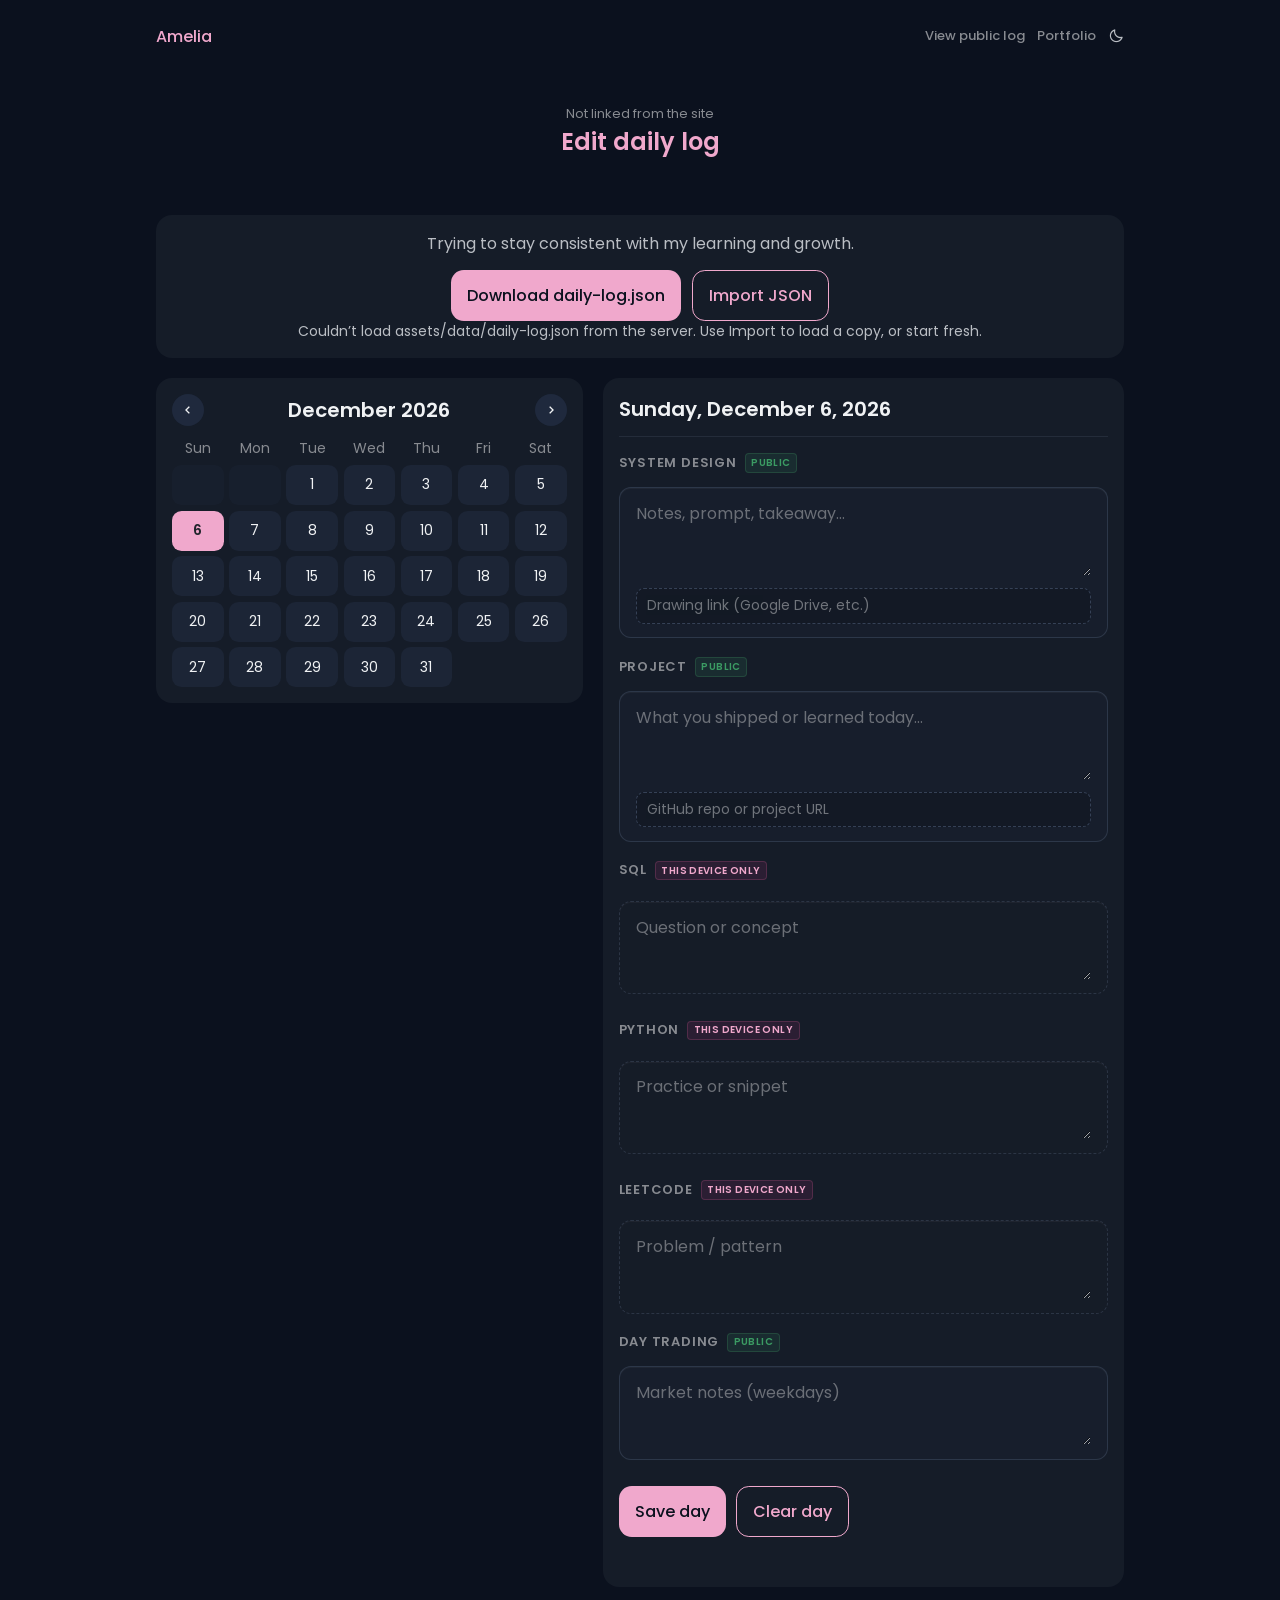
==== commit 4050cc84: "remove message" ====
--- a/daily-log-edit.html
+++ b/daily-log-edit.html
@@ -55,9 +55,7 @@
                 <div id="daily-app" class="daily-log__app">
                     <div class="daily-log__intro daily-log__edit-intro">
                         <p>
-                            <strong>Public</strong> fields are exported in the JSON you download — that’s what visitors see after you commit it to
-                            <code>assets/data/daily-log.json</code>.
-                            <strong>SQL / Python / LeetCode</strong> stay in <em>this browser only</em> (localStorage), never in the repo.
+                            Trying to stay consistent with my learning and growth.
                         </p>
                         <div class="daily-log__edit-toolbar">
                             <button type="button" id="download-json" class="button">Download daily-log.json</button>
